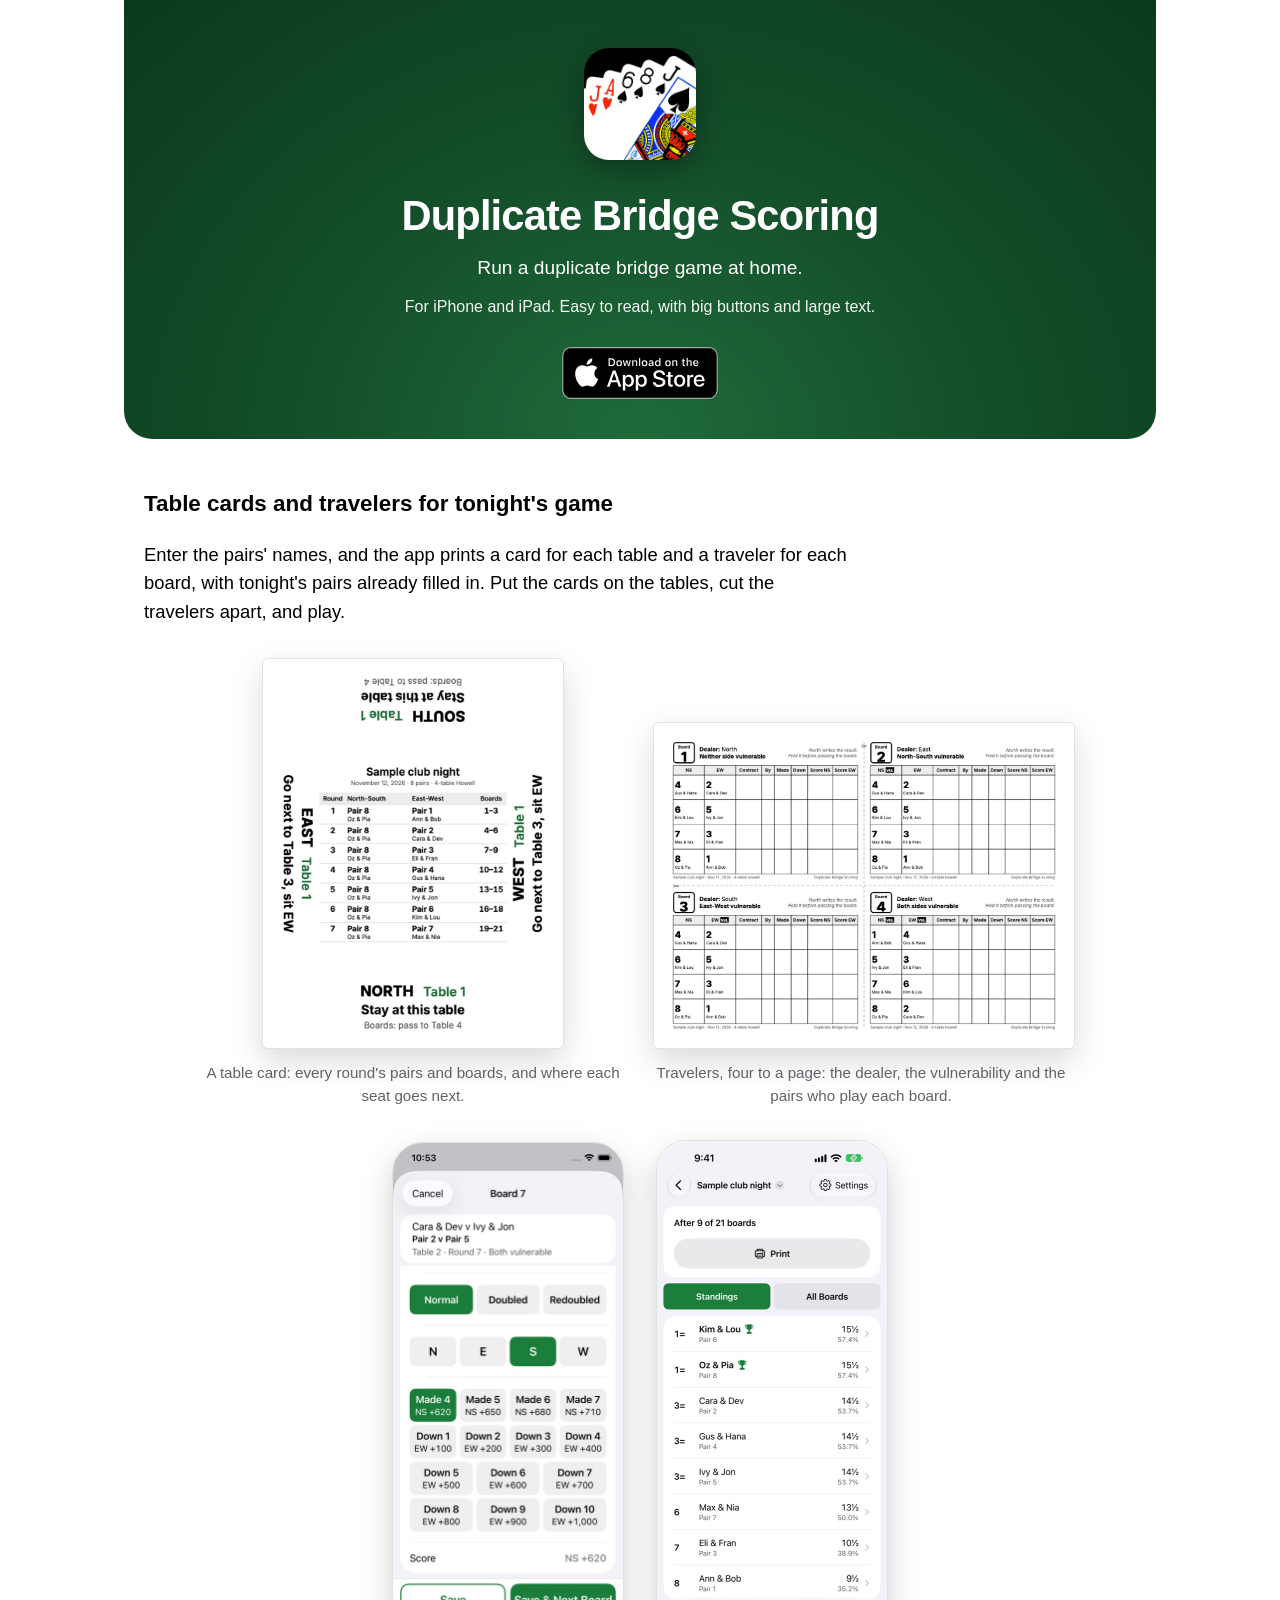
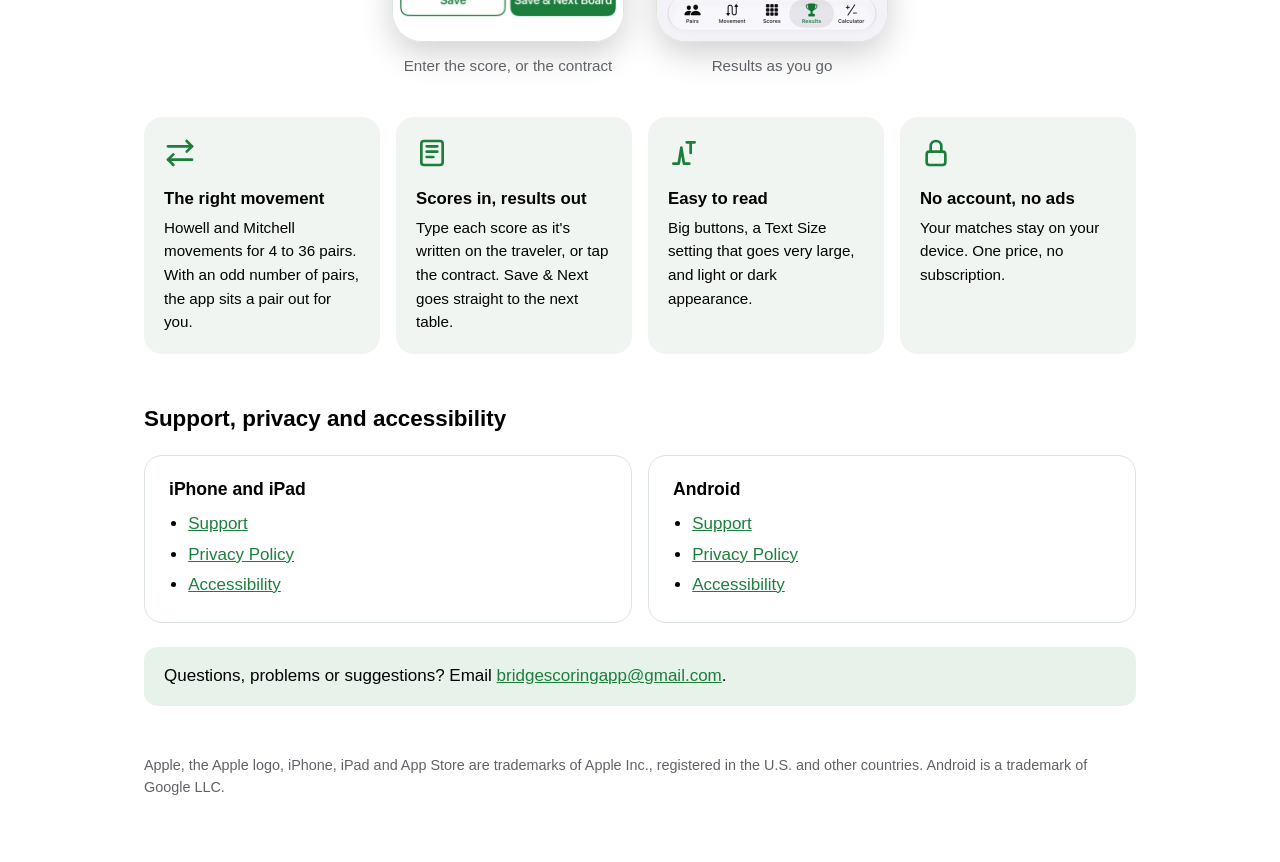
==== index.html @ de9b3e14 "Support site: home page, iOS and Android support, privacy and accessibility pages (B09) Co-Authored-" ====
<!DOCTYPE html>
<html lang="en">
<head>
<meta charset="utf-8">
<meta name="viewport" content="width=device-width, initial-scale=1">
<title>Duplicate Bridge Scoring: score your home bridge game</title>
<meta name="description" content="Score a duplicate bridge game at home: Howell and Mitchell movements for 4 to 36 pairs, table cards and travelers printed for tonight's game, results as you go. Easy to read, with big buttons and large text.">
<link rel="icon" href="images/icon.png">
<link rel="stylesheet" href="style.css">
<style>
  body { max-width: 62rem; padding-top: 0; }

  .hero { margin: 0 -1.25rem; padding: 3rem 1.25rem 2.5rem; text-align: center; color: #fff;
          background: radial-gradient(ellipse at 50% 100%, #1f6b3a 0%, #134d29 50%, #0b3a1e 100%); border-radius: 0 0 28px 28px; }
  .hero > img { width: 112px; height: 112px; border-radius: 25px; box-shadow: 0 10px 30px rgb(0 0 0 / .3); }
  .hero h1 { font-size: 2.6rem; margin: 1rem 0 .25rem; letter-spacing: -.02em; }
  .hero p { font-size: 1.2rem; margin: 0 auto; max-width: 32rem; }
  .hero .platforms { margin-top: .75rem; font-size: 1rem; opacity: .95; }
  /* The official badge, unmodified (Apple's badge guidelines). */
  .hero .badges { display: flex; justify-content: center; margin-top: 1.75rem; }
  .hero .badges a { display: block; line-height: 0; border-radius: 10px; }
  .hero .badges a:focus-visible { outline: 3px solid #fff; outline-offset: 3px; }
  .hero .badges .apple { width: 156px; height: 52px; }

  h2 { font-size: 1.4rem; margin-top: 3rem; }
  .lead { font-size: 1.15rem; max-width: 44rem; }

  .prints { display: flex; justify-content: center; align-items: flex-end; gap: 2rem; flex-wrap: wrap; margin: 2rem 0 1rem; }
  .prints figure { margin: 0; text-align: center; }
  .prints img { display: block; margin: 0 auto .75rem; height: auto; background: #fff; border: 1px solid var(--line);
                border-radius: 6px; box-shadow: 0 12px 32px rgb(0 0 0 / .15); }
  .prints .card img { width: 300px; }
  .prints .travelers img { width: 420px; max-width: 100%; }
  .prints figcaption, .shots figcaption { font-size: .95rem; color: var(--muted); max-width: 26rem; }

  .shots { display: flex; justify-content: center; align-items: flex-end; gap: 2rem; flex-wrap: wrap; margin: 2rem 0 1rem; }
  .shots figure { margin: 0; text-align: center; }
  .shots img { display: block; width: 230px; height: auto; margin: 0 auto .75rem; border-radius: 30px;
               border: 1px solid var(--line); box-shadow: 0 12px 32px rgb(0 0 0 / .18); }

  .features { display: grid; grid-template-columns: repeat(auto-fit, minmax(13rem, 1fr)); gap: 1rem; margin-top: 2.5rem; }
  .feature { background: var(--card); border-radius: 18px; padding: 1.25rem; }
  .feature svg { width: 32px; height: 32px; color: var(--accent); }
  .feature h3 { margin: .5rem 0 .25rem; font-size: 1.05rem; }
  .feature p { margin: 0; font-size: .95rem; }

  .apps { display: grid; grid-template-columns: repeat(auto-fit, minmax(16rem, 1fr)); gap: 1rem; }
  .app { border: 1px solid var(--line); border-radius: 18px; padding: 1.25rem 1.5rem; }
  .app h3 { margin: 0 0 .5rem; font-size: 1.1rem; }
  .app ul { margin: 0; padding-left: 1.2rem; }
  .app li { margin: .25rem 0; }
  .contact { margin-top: 1.5rem; }
</style>
</head>
<body>
<header class="hero">
  <img src="images/icon.png" alt="">
  <h1>Duplicate Bridge Scoring</h1>
  <p>Run a duplicate bridge game at home.</p>
  <p class="platforms">For iPhone and iPad. Easy to read, with big buttons and large text.</p>
  <div class="badges">
    <a href="https://apps.apple.com/app/id606651615"><img class="apple" src="images/app-store-badge.svg" width="156" height="52" alt="Download on the App Store"></a>
  </div>
</header>

<main>
<h2>Table cards and travelers for tonight's game</h2>
<p class="lead">Enter the pairs' names, and the app prints a card for each table and a traveler for each board, with tonight's pairs already filled in. Put the cards on the tables, cut the travelers apart, and play.</p>
<div class="prints">
  <figure class="card">
    <img src="images/table-card.jpg" width="772" height="1000" alt="A printed table card for Table 1: the pairs and boards for each round, and where North, South, East and West go next, printed facing each seat">
    <figcaption>A table card: every round's pairs and boards, and where each seat goes next.</figcaption>
  </figure>
  <figure class="travelers">
    <img src="images/travelers.jpg" width="1200" height="927" alt="A printed page of four travelers, boards 1 to 4, each with the dealer, vulnerability and the pairs who play it, with cut lines between them">
    <figcaption>Travelers, four to a page: the dealer, the vulnerability and the pairs who play each board.</figcaption>
  </figure>
</div>

<div class="shots">
  <figure>
    <img src="images/iphone-contract.jpg" width="462" height="1000" alt="iPhone: entering a result for Board 7 by contract, 4 hearts by South made 4, with the score under each result button">
    <figcaption>Enter the score, or the contract</figcaption>
  </figure>
  <figure>
    <img src="images/iphone-results.jpg" width="460" height="1000" alt="iPhone: the results of a match, pairs in order with their percentages">
    <figcaption>Results as you go</figcaption>
  </figure>
</div>

<section class="features" aria-label="Features">
  <div class="feature">
    <svg viewBox="0 0 24 24" fill="none" stroke="currentColor" stroke-width="2" stroke-linecap="round" stroke-linejoin="round" aria-hidden="true"><path d="M17 3l4 4-4 4"/><path d="M3 7h18"/><path d="M7 21l-4-4 4-4"/><path d="M21 17H3"/></svg>
    <h3>The right movement</h3>
    <p>Howell and Mitchell movements for 4 to 36 pairs. With an odd number of pairs, the app sits a pair out for you.</p>
  </div>
  <div class="feature">
    <svg viewBox="0 0 24 24" fill="none" stroke="currentColor" stroke-width="2" stroke-linecap="round" stroke-linejoin="round" aria-hidden="true"><rect x="4" y="3" width="16" height="18" rx="2"/><path d="M8 7h8M8 11h8M8 15h5"/></svg>
    <h3>Scores in, results out</h3>
    <p>Type each score as it's written on the traveler, or tap the contract. Save &amp; Next goes straight to the next table.</p>
  </div>
  <div class="feature">
    <svg viewBox="0 0 24 24" fill="none" stroke="currentColor" stroke-width="2" stroke-linecap="round" stroke-linejoin="round" aria-hidden="true"><path d="M4 20h4l2-12 2 12h4"/><path d="M14 4h6M17 4v8"/></svg>
    <h3>Easy to read</h3>
    <p>Big buttons, a Text Size setting that goes very large, and light or dark appearance.</p>
  </div>
  <div class="feature">
    <svg viewBox="0 0 24 24" fill="none" stroke="currentColor" stroke-width="2" stroke-linecap="round" stroke-linejoin="round" aria-hidden="true"><rect x="5" y="11" width="14" height="10" rx="2"/><path d="M8 11V7a4 4 0 0 1 8 0v4"/></svg>
    <h3>No account, no ads</h3>
    <p>Your matches stay on your device. One price, no subscription.</p>
  </div>
</section>

<h2>Support, privacy and accessibility</h2>
<div class="apps">
  <section class="app" aria-labelledby="ios">
    <h3 id="ios">iPhone and iPad</h3>
    <ul>
      <li><a href="ios/">Support</a></li>
      <li><a href="ios/privacy.html">Privacy Policy</a></li>
      <li><a href="ios/accessibility.html">Accessibility</a></li>
    </ul>
  </section>
  <section class="app" aria-labelledby="android">
    <h3 id="android">Android</h3>
    <ul>
      <li><a href="android/">Support</a></li>
      <li><a href="android/privacy.html">Privacy Policy</a></li>
      <li><a href="android/accessibility.html">Accessibility</a></li>
    </ul>
  </section>
</div>

<div class="contact">
  <p style="margin:0">Questions, problems or suggestions? Email <a href="mailto:bridgescoringapp@gmail.com?subject=Bridge%20Scores%20support">bridgescoringapp@gmail.com</a>.</p>
</div>
</main>

<footer>Apple, the Apple logo, iPhone, iPad and App Store are trademarks of Apple Inc., registered in the U.S. and other countries.
Android is a trademark of Google LLC.</footer>
</body>
</html>
---- style.css ----
/* The app's green (AccentColor): #1b7f3b is 5.3:1 on white; #4cd07d is 9:1 on the dark background. */
:root { color-scheme: light dark; --accent: #1b7f3b; --muted: #5f6368; --card: #f1f5f2; --line: #dde5df; }
@media (prefers-color-scheme: dark) { :root { --accent: #4cd07d; --muted: #b3b9b5; --card: #1f2621; --line: #39443c; } }
body { font: 17px/1.55 -apple-system, BlinkMacSystemFont, "Helvetica Neue", sans-serif; max-width: 40rem; margin: 0 auto; padding: 2.5rem 1.25rem 4rem; }
h1 { font-size: 2rem; margin: 0 0 .25rem; }
h2 { font-size: 1.2rem; margin-top: 2rem; }
.tagline { color: var(--muted); margin-top: 0; }
a { color: var(--accent); }
.contact { padding: 1rem 1.25rem; border-radius: 14px; background: color-mix(in srgb, var(--accent) 10%, transparent); }
footer { margin-top: 3rem; font-size: .9rem; color: var(--muted); }
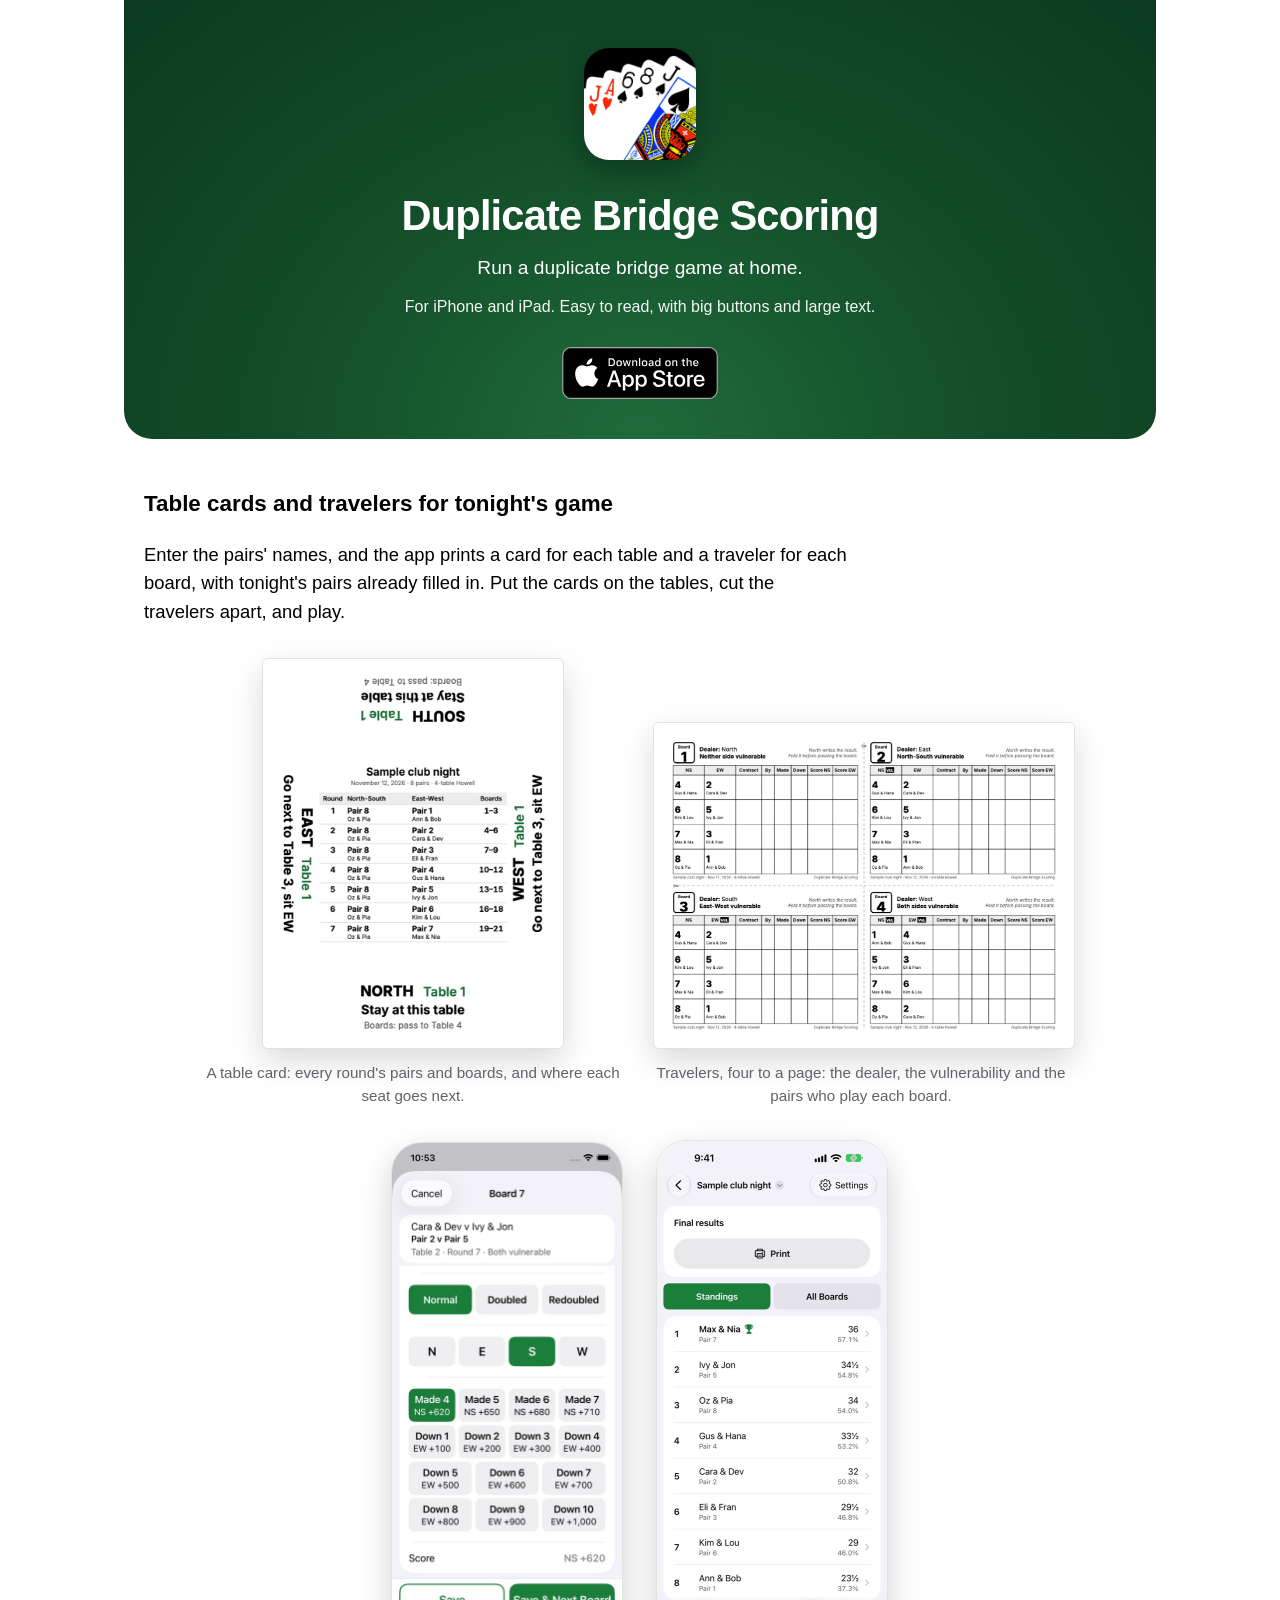
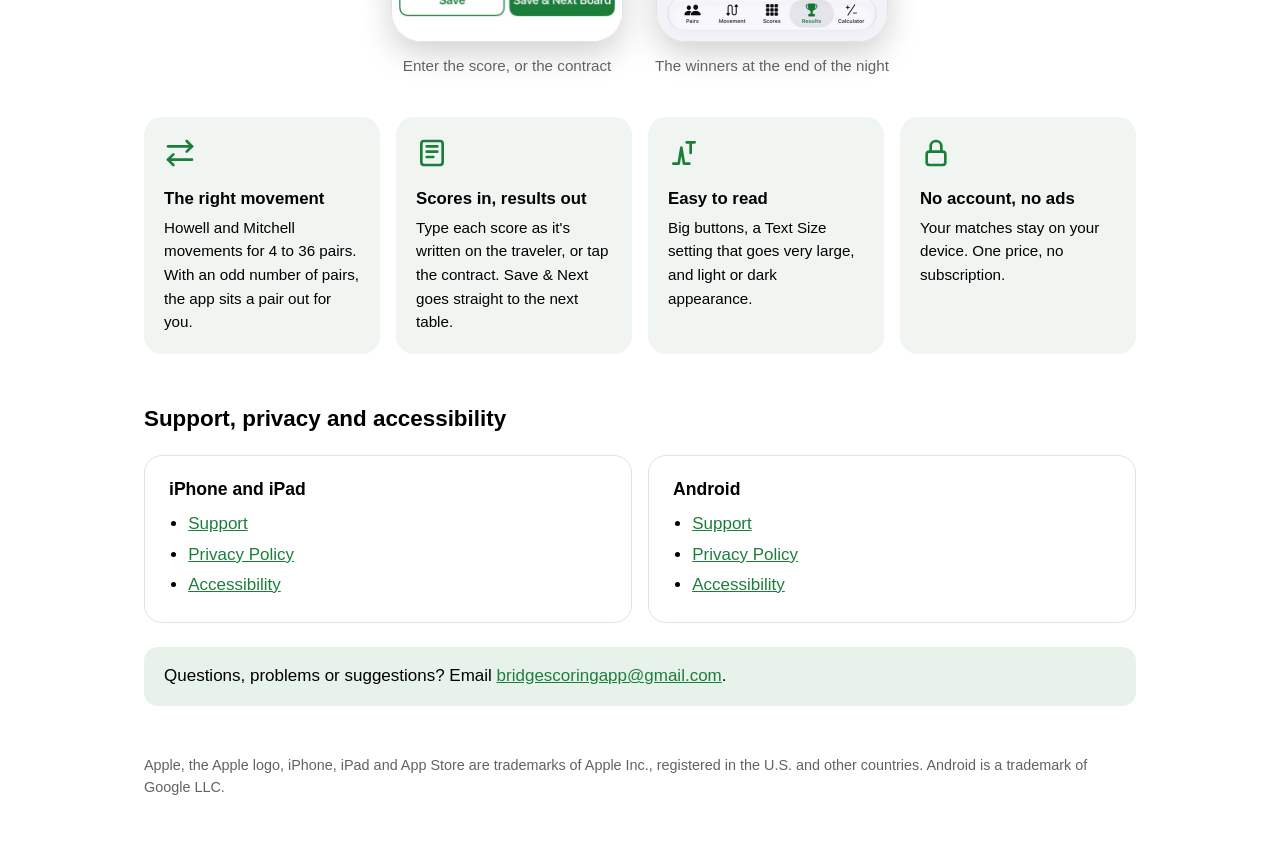
==== commit f50c3655: "Home page: the winners at the end of the night, with a finished match's results (owner) Co-Authored-" ====
--- a/index.html
+++ b/index.html
@@ -4,7 +4,7 @@
 <meta charset="utf-8">
 <meta name="viewport" content="width=device-width, initial-scale=1">
 <title>Duplicate Bridge Scoring: score your home bridge game</title>
-<meta name="description" content="Score a duplicate bridge game at home: Howell and Mitchell movements for 4 to 36 pairs, table cards and travelers printed for tonight's game, results as you go. Easy to read, with big buttons and large text.">
+<meta name="description" content="Score a duplicate bridge game at home: Howell and Mitchell movements for 4 to 36 pairs, table cards and travelers printed for tonight's game, and the winners at the end of the night. Easy to read, with big buttons and large text.">
 <link rel="icon" href="images/icon.png">
 <link rel="stylesheet" href="style.css">
 <style>
@@ -83,8 +83,8 @@
     <figcaption>Enter the score, or the contract</figcaption>
   </figure>
   <figure>
-    <img src="images/iphone-results.jpg" width="460" height="1000" alt="iPhone: the results of a match, pairs in order with their percentages">
-    <figcaption>Results as you go</figcaption>
+    <img src="images/iphone-results.jpg" width="460" height="1000" alt="iPhone: the final results of a match, the winning pair first with a trophy, then every pair with its percentage">
+    <figcaption>The winners at the end of the night</figcaption>
   </figure>
 </div>
 
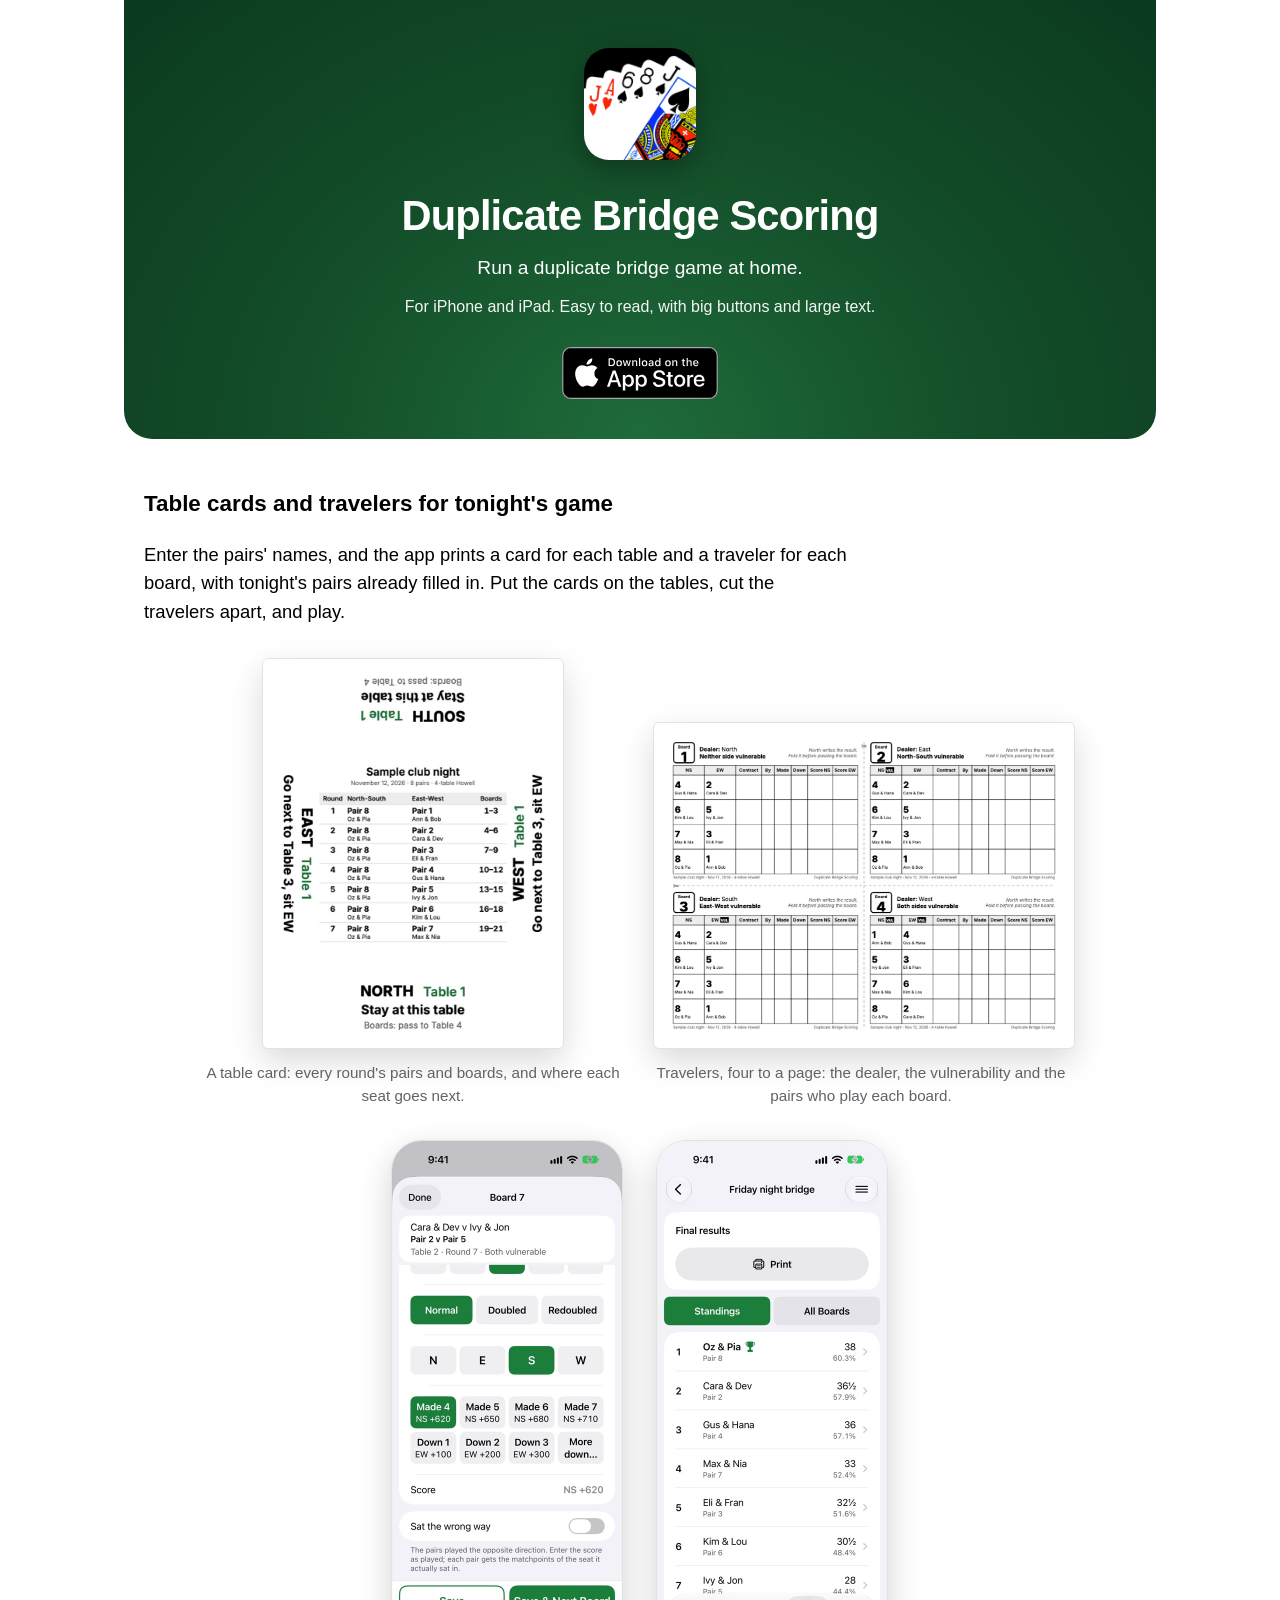
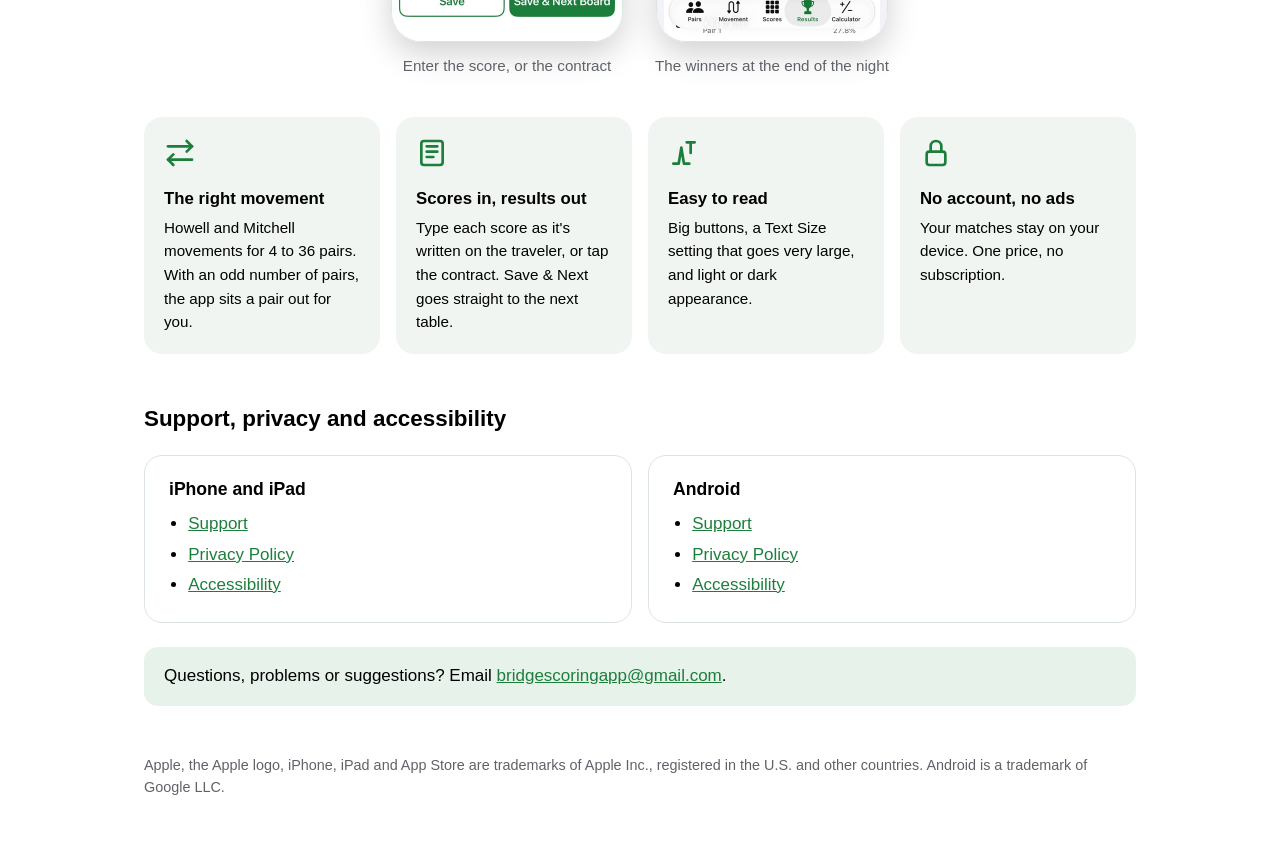
==== commit 97833626: "Support pages: ☰ menu, Complete Match, current iPhone screenshots Settings is now under ☰ at the top" ====
--- a/index.html
+++ b/index.html
@@ -79,7 +79,7 @@
 
 <div class="shots">
   <figure>
-    <img src="images/iphone-contract.jpg" width="462" height="1000" alt="iPhone: entering a result for Board 7 by contract, 4 hearts by South made 4, with the score under each result button">
+    <img src="images/iphone-contract.jpg" width="460" height="1000" alt="iPhone: entering a result for Board 7 by contract, by South, made 4, with the score under each result button">
     <figcaption>Enter the score, or the contract</figcaption>
   </figure>
   <figure>
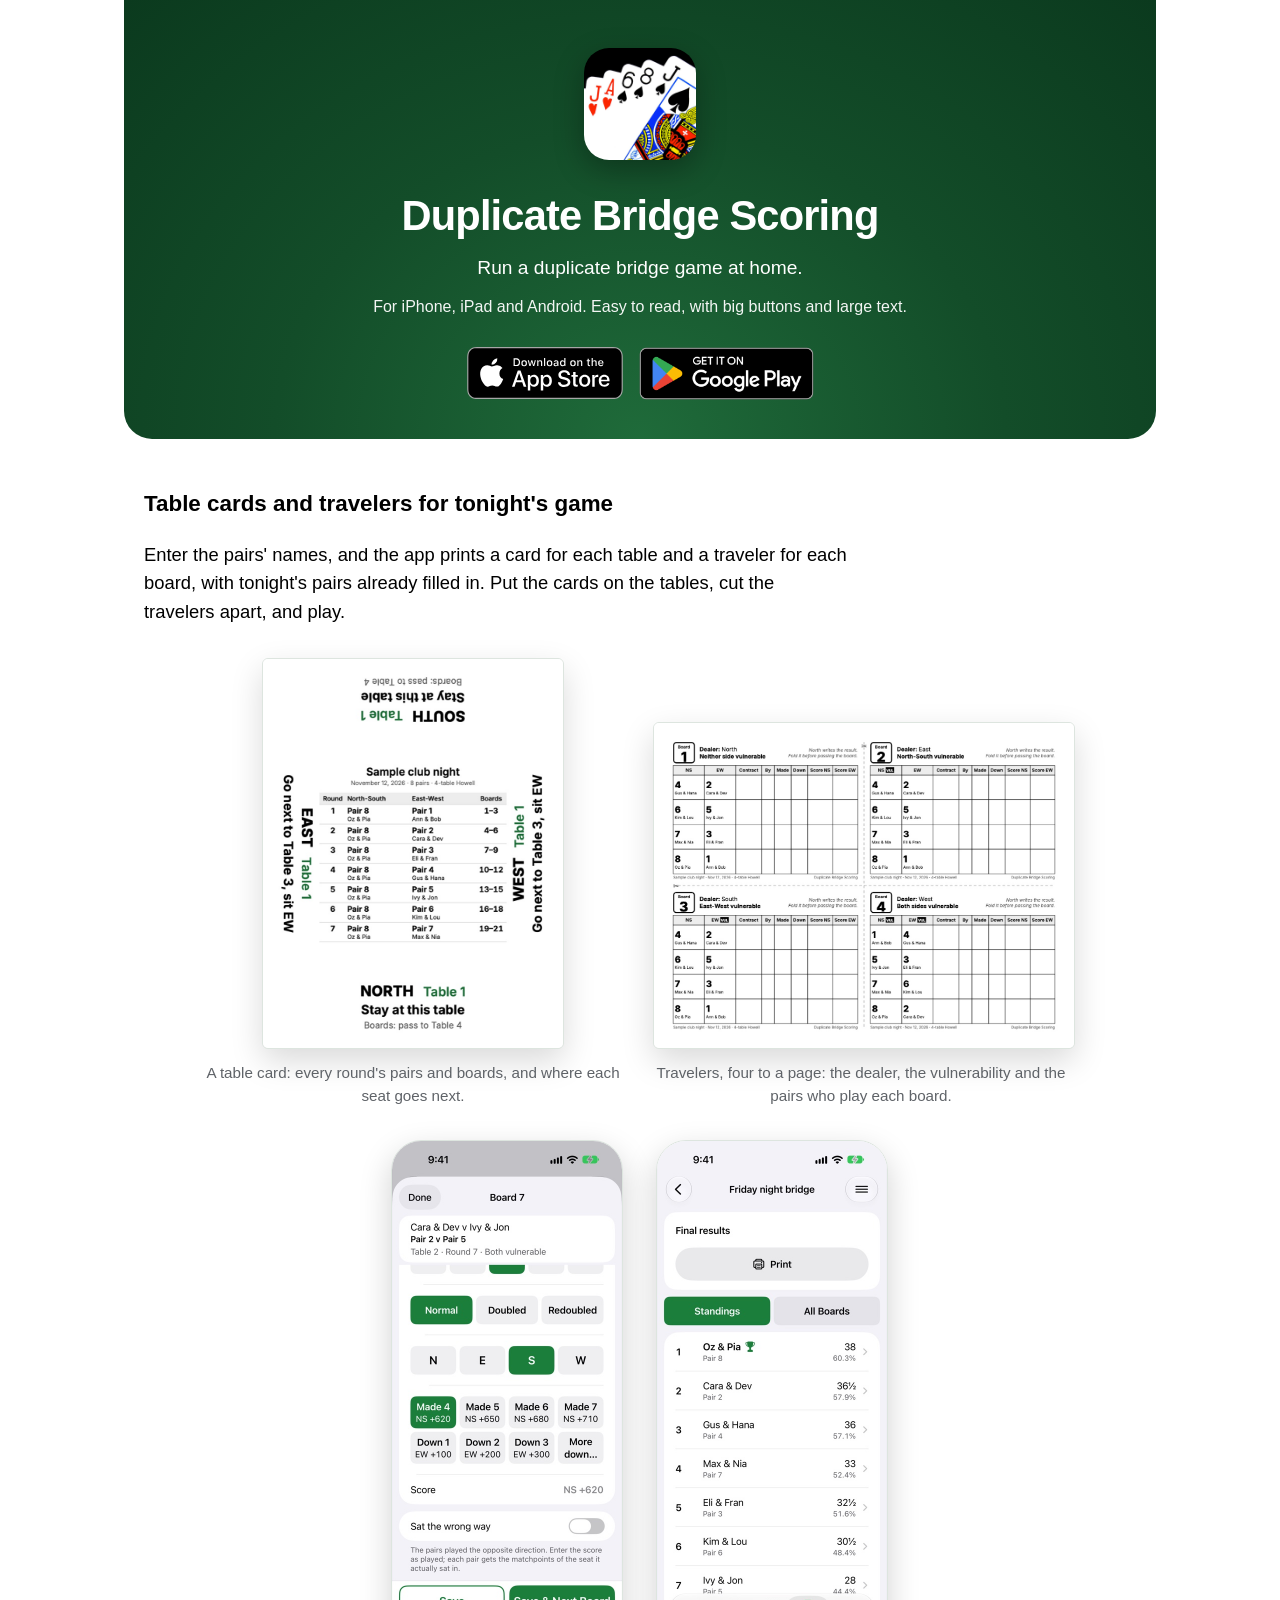
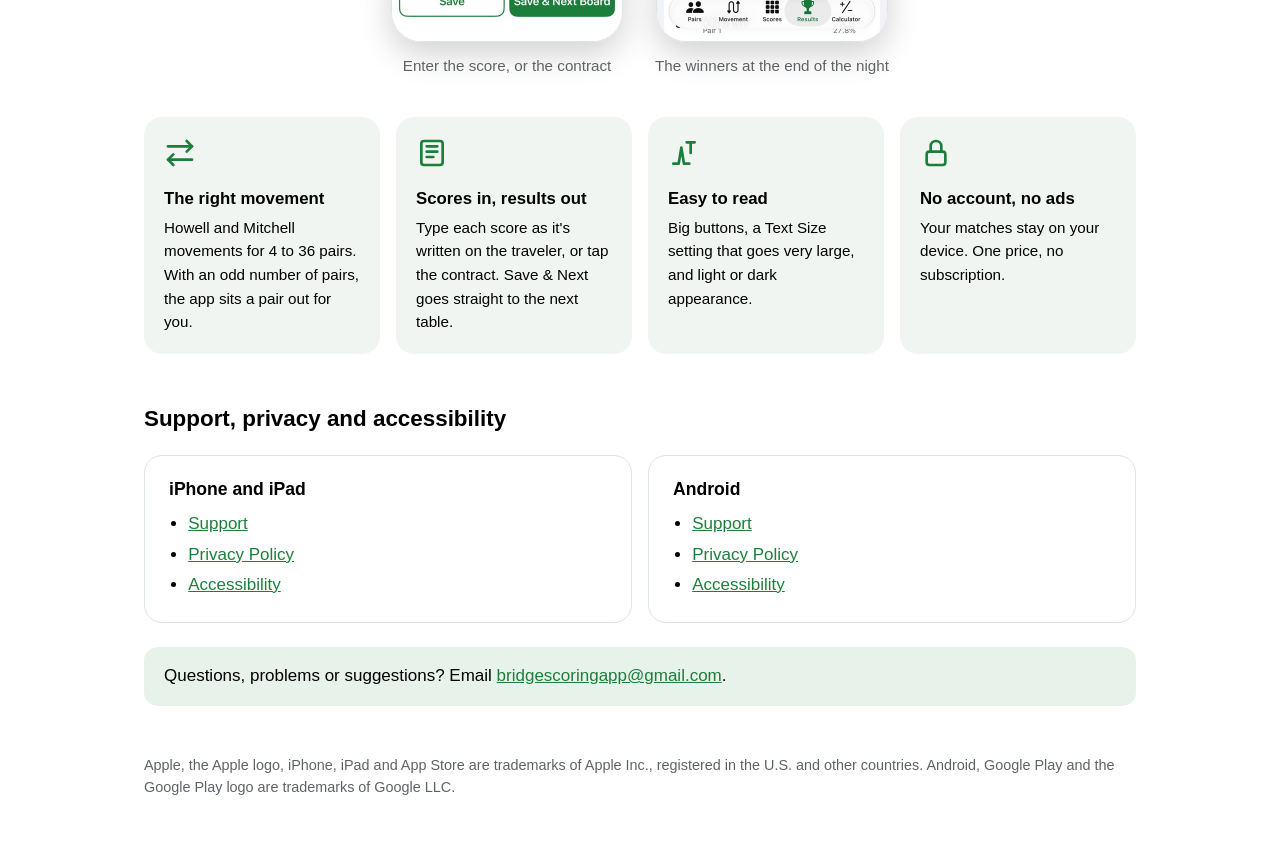
==== commit 9056d97e: "Home page: Google Play badge beside the App Store badge Android 2.0 is live on Google Play. Same off" ====
--- a/index.html
+++ b/index.html
@@ -15,12 +15,14 @@
   .hero > img { width: 112px; height: 112px; border-radius: 25px; box-shadow: 0 10px 30px rgb(0 0 0 / .3); }
   .hero h1 { font-size: 2.6rem; margin: 1rem 0 .25rem; letter-spacing: -.02em; }
   .hero p { font-size: 1.2rem; margin: 0 auto; max-width: 32rem; }
-  .hero .platforms { margin-top: .75rem; font-size: 1rem; opacity: .95; }
-  /* The official badge, unmodified (Apple's badge guidelines). */
-  .hero .badges { display: flex; justify-content: center; margin-top: 1.75rem; }
+  .hero .platforms { margin-top: .75rem; font-size: 1rem; opacity: .95; max-width: none; text-wrap: balance; }
+  /* Official store badges, unmodified (Apple and Google badge guidelines). Both show 52 px tall: Google's
+     PNG has 41 of 250 px transparent padding on each side, taken back with negative margins. */
+  .hero .badges { display: flex; justify-content: center; align-items: center; gap: 1rem; flex-wrap: wrap; margin-top: 1.75rem; }
   .hero .badges a { display: block; line-height: 0; border-radius: 10px; }
   .hero .badges a:focus-visible { outline: 3px solid #fff; outline-offset: 3px; }
   .hero .badges .apple { width: 156px; height: 52px; }
+  .hero .badges .google { width: 199px; height: 77px; margin: -12.6px; }
 
   h2 { font-size: 1.4rem; margin-top: 3rem; }
   .lead { font-size: 1.15rem; max-width: 44rem; }
@@ -57,9 +59,10 @@
   <img src="images/icon.png" alt="">
   <h1>Duplicate Bridge Scoring</h1>
   <p>Run a duplicate bridge game at home.</p>
-  <p class="platforms">For iPhone and iPad. Easy to read, with big buttons and large text.</p>
+  <p class="platforms">For iPhone, iPad and Android. Easy to read, with big buttons and large text.</p>
   <div class="badges">
     <a href="https://apps.apple.com/app/id606651615"><img class="apple" src="images/app-store-badge.svg" width="156" height="52" alt="Download on the App Store"></a>
+    <a href="https://play.google.com/store/apps/details?id=com.ricksterware.BridgeScoringApp"><img class="google" src="images/google-play-badge.png" width="200" height="77" alt="Get it on Google Play"></a>
   </div>
 </header>
 
@@ -137,6 +140,6 @@
 </main>
 
 <footer>Apple, the Apple logo, iPhone, iPad and App Store are trademarks of Apple Inc., registered in the U.S. and other countries.
-Android is a trademark of Google LLC.</footer>
+Android, Google Play and the Google Play logo are trademarks of Google LLC.</footer>
 </body>
 </html>
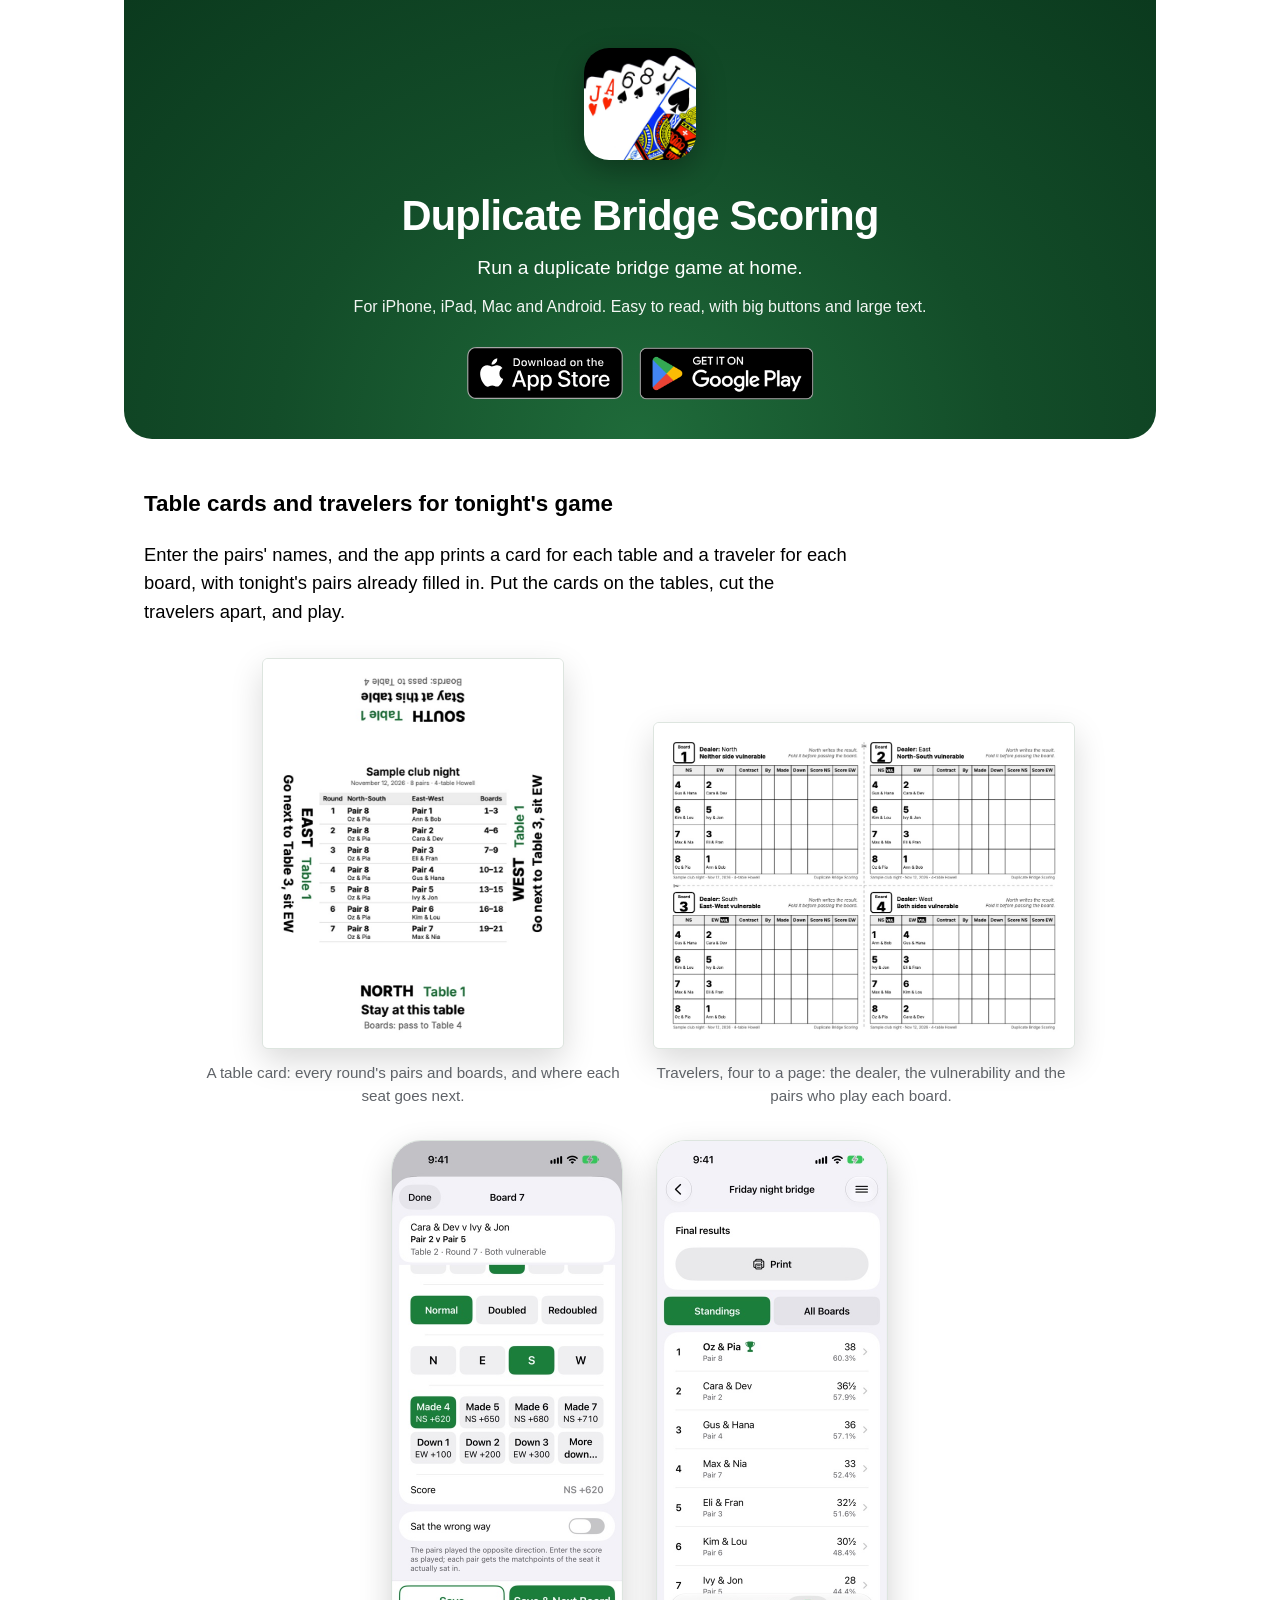
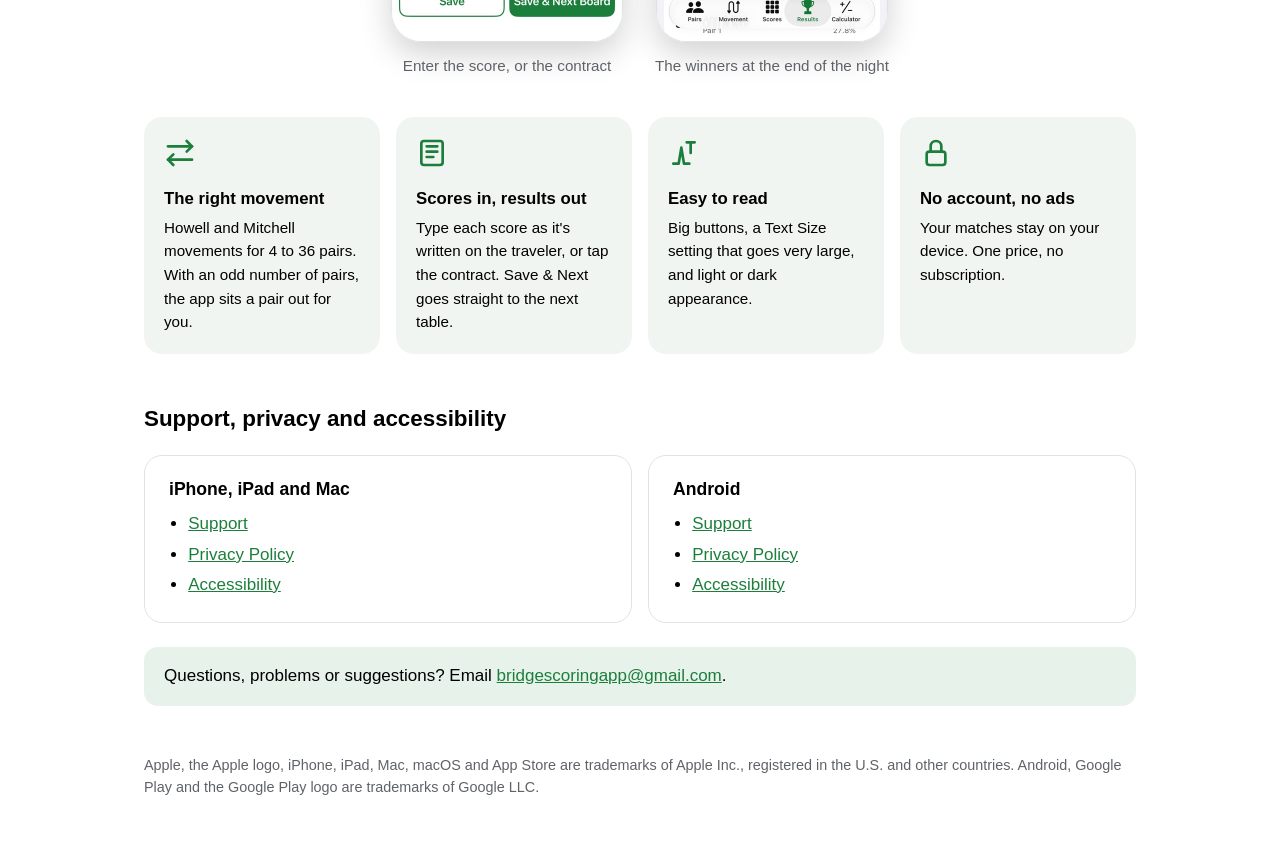
==== commit 6734cc27: "Mac (Apple silicon) on the iOS pages; accessibility pages at version 2.0.1 The iPad app is verified " ====
--- a/index.html
+++ b/index.html
@@ -59,7 +59,7 @@
   <img src="images/icon.png" alt="">
   <h1>Duplicate Bridge Scoring</h1>
   <p>Run a duplicate bridge game at home.</p>
-  <p class="platforms">For iPhone, iPad and Android. Easy to read, with big buttons and large text.</p>
+  <p class="platforms">For iPhone, iPad, Mac and Android. Easy to read, with big buttons and large text.</p>
   <div class="badges">
     <a href="https://apps.apple.com/app/id606651615"><img class="apple" src="images/app-store-badge.svg" width="156" height="52" alt="Download on the App Store"></a>
     <a href="https://play.google.com/store/apps/details?id=com.ricksterware.BridgeScoringApp"><img class="google" src="images/google-play-badge.png" width="200" height="77" alt="Get it on Google Play"></a>
@@ -117,7 +117,7 @@
 <h2>Support, privacy and accessibility</h2>
 <div class="apps">
   <section class="app" aria-labelledby="ios">
-    <h3 id="ios">iPhone and iPad</h3>
+    <h3 id="ios">iPhone, iPad and Mac</h3>
     <ul>
       <li><a href="ios/">Support</a></li>
       <li><a href="ios/privacy.html">Privacy Policy</a></li>
@@ -139,7 +139,7 @@
 </div>
 </main>
 
-<footer>Apple, the Apple logo, iPhone, iPad and App Store are trademarks of Apple Inc., registered in the U.S. and other countries.
+<footer>Apple, the Apple logo, iPhone, iPad, Mac, macOS and App Store are trademarks of Apple Inc., registered in the U.S. and other countries.
 Android, Google Play and the Google Play logo are trademarks of Google LLC.</footer>
 </body>
 </html>
